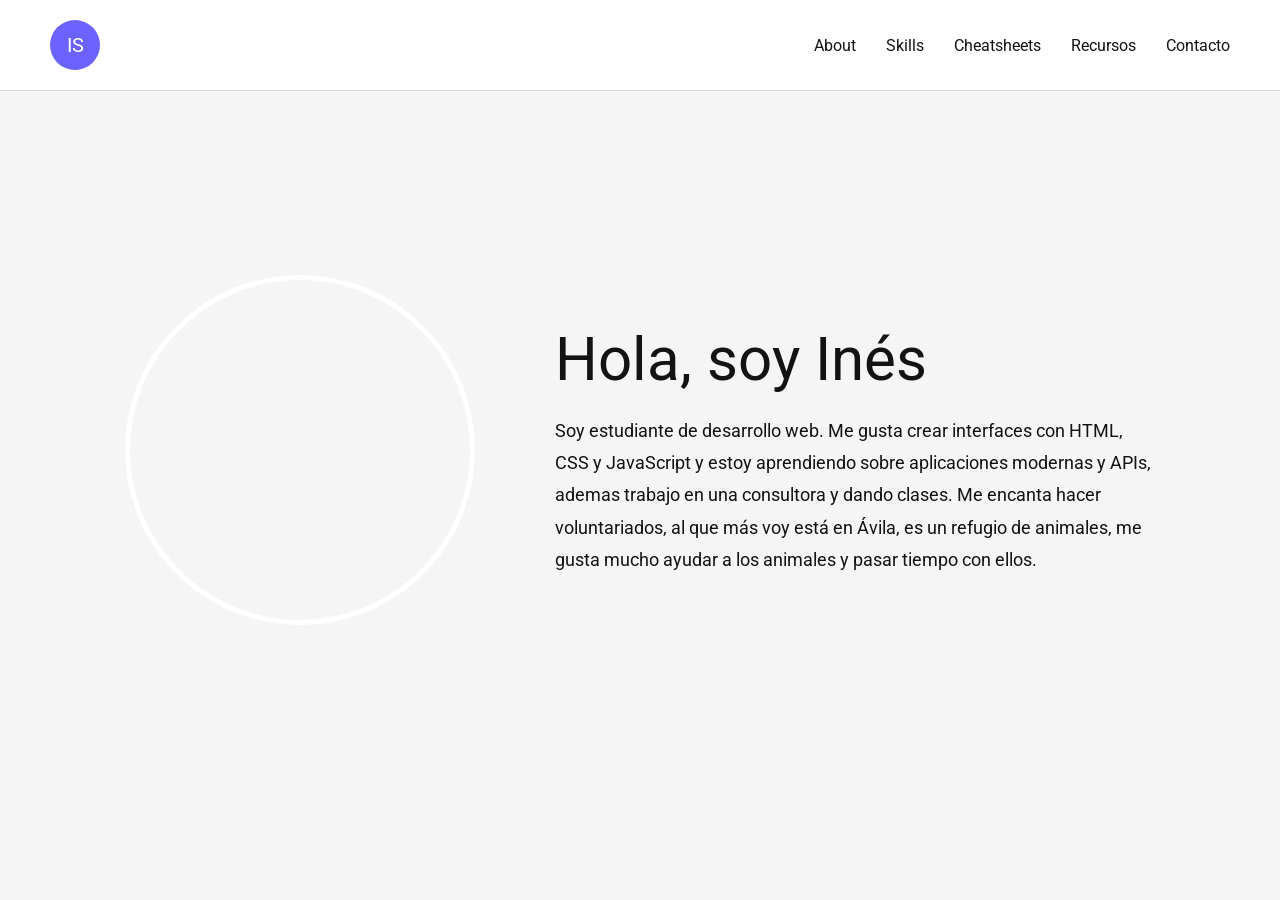
==== index.html @ 362b9dd6 "Inicio de proyecto Sprint 3" ====
<!DOCTYPE html>
<html lang="es">
<head>
  <meta charset="UTF-8">
  <title>Home Portfolio</title>
  <link rel="stylesheet" href="CSS/reset.css">
  <link rel="stylesheet" href="CSS/styles.css">
</head>

<body>
<header>
  <nav>
    <a href="index.html" class="logo">IS</a>

    <ul>
      <li><a href="#">About</a></li>
      <li><a href="#">Skills</a></li>
      <li><a href="#">Cheatsheets</a></li>
      <li><a href="#">Recursos</a></li>
      <li><a href="contacto.html">Contacto</a></li>
    </ul>
    <div class="hamburguesa">☰</div>
  </nav>
</header>

<main>

  <section class="cuerpo">
    <img src="https://res.cloudinary.com/demo/image/upload/sample.jpg" alt="Foto flor">

    <div>
      <h1>Hola, soy Inés</h1>
      <p>
        Soy estudiante de desarrollo web. Me gusta crear interfaces con HTML, CSS y JavaScript
        y estoy aprendiendo sobre aplicaciones modernas y APIs, ademas trabajo en una consultora y dando clases. Me encanta hacer voluntariados, al que más voy está en Ávila, es un refugio de animales, me gusta mucho ayudar a los animales y pasar tiempo con ellos.
      </p>
    </div>
  </section>

</main>

</body>
</html>
---- CSS/styles.css ----
@import url('https://fonts.googleapis.com/css2?family=Roboto:wght@300;400;500;700;900&display=swap');

:root{
    /*Pesos de fuente*/
    --peso-light: 300;
    --peso-normal: 400;
    --peso-medium: 500;
    --peso-bold: 700;
    --peso-black: 900;
    /*Colores*/
    --color-principal: #6c63ff;
    --color-secundario: #2d2d2d;
    --color-fondo: #f5f5f5;
    --color-texto: #131313;
    --color-hover: #8b84ff;
}

body{
    font-family: 'Roboto', sans-serif;
    background-color: var(--color-fondo);
    color: var(--color-texto);
}

header{
    position: fixed;
    top:0;
    width: 100%;
    background-color: white;
    border-bottom: 1px solid #ddd;
    padding: 20px 50px;
}

nav{
    display: flex;
    justify-content: space-between;
    align-items: center;
}

nav ul{
    display: flex;
    gap: 30px;
}

nav a{
    color: var(--color-texto);
    transition: 0.3s;
    font-weight: var(--medium);
    position:relative;
}

nav a:hover{
    color: var(--color-principal);
}

nav a::after{
    content: "";
    position: absolute;
    left: 0;
    bottom: -5px;
    width: 0%;
    height: 2px;
    background-color: var(--color-principal);
    transition: 0.3s;
}

nav a:hover::after{
    width: 100%;
}

.logo{
    width: 50px;
    height: 50px;
    border-radius: 50%;
    background-color: var(--color-principal);
    color: white;
    display: flex;
    justify-content: center;
    align-items: center;
    font-weight: var(--black);
    font-size: 20px;
}

/* CUERPO */

.cuerpo{
    min-height: 100vh;
    display: flex;
    justify-content: center;
    align-items: center;
    gap: 80px;
    padding: 120px 50px;
}

.cuerpo img{
    width: 350px;
    height: 350px;
    object-fit: cover;
    border-radius: 50%;
    border: 5px solid white;
}

.cuerpo div{
    max-width: 600px;
}

.cuerpo h1{
    font-size: 60px;
    margin-bottom: 20px;
    font-weight: var(--black);
}

.cuerpo p{
    line-height: 1.8;
    font-size: 18px;
    font-weight: var(--regular);
}

/* HAMBURGUESA */

.hamburguesa{
    display: none;
    font-size: 35px;
    cursor: pointer;
}

/*CONTACTO*/

/* CENTRAR FORMULARIO */
form{
    width: 100%;
    max-width: 500px;
    margin: 120px auto;
    padding: 40px;
    background-color: white;
    border-radius: 12px;
    box-shadow: 0 10px 30px rgba(0,0,0,0.1);
    display: flex;
    flex-direction: column;
    gap: 15px;
    margin-top: -10px;
}

/* LABELS */
label{
    font-weight: 500;
    margin-top: 10px;
}

/* INPUTS Y TEXTAREA */
input, textarea{
    padding: 12px;
    border: 1px solid #ddd;
    border-radius: 8px;
    font-size: 16px;
    transition: 0.3s;
}

/* EFECTO AL HACER CLICK */
input:focus,
textarea:focus{
    border-color: var(--color-principal);
    outline: none;
}

/* TEXTAREA */
textarea{
    min-height: 120px;
    resize: none;
}

/* BOTÓN */
button{
    padding: 12px;
    background-color: var(--color-principal);
    color: white;
    border: none;
    border-radius: 8px;
    font-weight: 600;
    cursor: pointer;
    transition: 0.3s;
}

/* HOVER BOTÓN */
button:hover{
    background-color: var(--color-hover);
}

/*CONTACTO*/

.contacto{
    padding: 120px 50px;
    text-align: center;
    text-decoration: underline rgb(175, 44, 223);
}

.parrafo{
    padding: 50px;
    text-align: center;
    margin-top: -150px;
    color: grey;
}

/* RESPONSIVE */

@media(max-width: 768px){

    nav ul{
        display: none;
    }

    .hamburguesa{
        display: block;
    }

    .cuerpo{
        flex-direction: column;
        text-align: center;
    }

    .cuerpo h1{
        font-size: 40px;
    }

    .cuerpo img{
        width: 250px;
        height: 250px;
    }
}
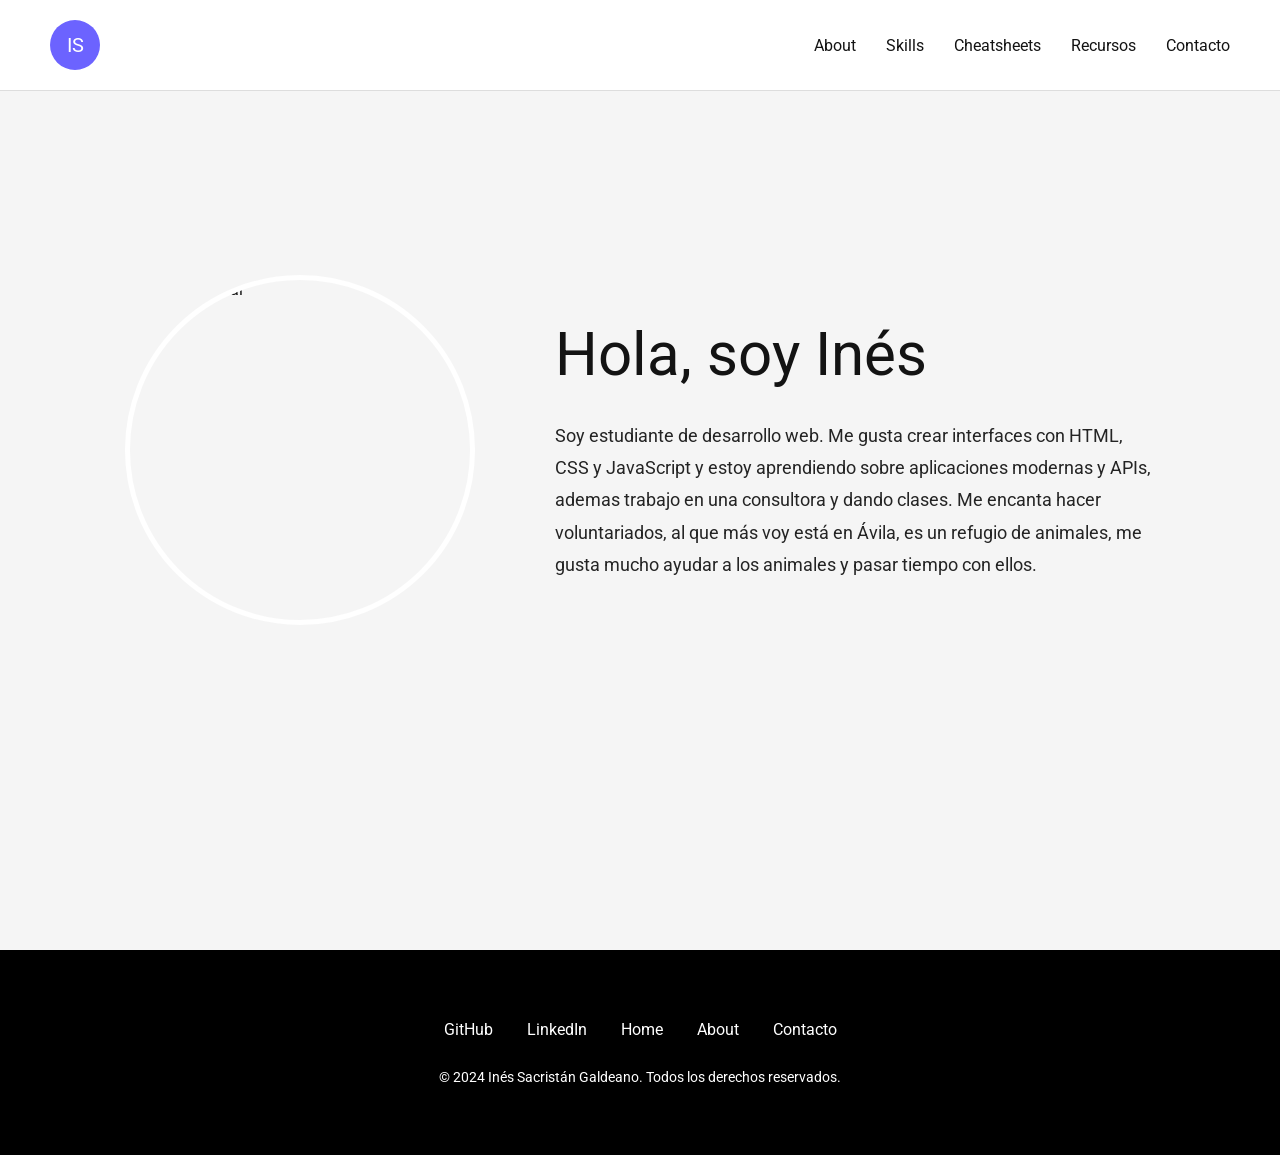
==== commit 1d40e185: "Sprint 3: Finalización About Me" ====
--- a/index.html
+++ b/index.html
@@ -13,7 +13,7 @@
     <a href="index.html" class="logo">IS</a>
 
     <ul>
-      <li><a href="#">About</a></li>
+      <li><a href="about.html">About</a></li>
       <li><a href="#">Skills</a></li>
       <li><a href="#">Cheatsheets</a></li>
       <li><a href="#">Recursos</a></li>
@@ -26,7 +26,7 @@
 <main>
 
   <section class="cuerpo">
-    <img src="https://res.cloudinary.com/demo/image/upload/sample.jpg" alt="Foto flor">
+    <img src="https://res.cloudinary.com/dtuc8tmpu/image/upload/v1778612848/IMG_8629_sxtk6o.jpg" alt="Foto personal">
 
     <div>
       <h1>Hola, soy Inés</h1>
@@ -36,6 +36,14 @@
       </p>
     </div>
   </section>
+  <footer>
+      <a href="https://github.com/13082002-eng" target="_blank">GitHub</a>
+       <a href="https://www.linkedin.com/feed/" target="_blank">LinkedIn</a>
+       <a href="index.html">Home</a>
+        <a href="about.html" target="_blank">About</a>
+       <a href="contacto.html" target="_blank">Contacto</a>
+        <p>© 2024 Inés Sacristán Galdeano. Todos los derechos reservados.</p>
+    </footer>
 
 </main>
 
--- a/CSS/styles.css
+++ b/CSS/styles.css
@@ -9,7 +9,9 @@
     --peso-black: 900;
     /*Colores*/
     --color-principal: #6c63ff;
-    --color-secundario: #2d2d2d;
+
+
+    --color-secundario: #aca4a4;
     --color-fondo: #f5f5f5;
     --color-texto: #131313;
     --color-hover: #8b84ff;
@@ -200,6 +202,37 @@
     color: grey;
 }
 
+/* FOOTER */
+
+footer{
+    background-color: black;
+    text-align: center;
+    padding: 70px 0;
+    margin-top: 50px;
+}
+
+footer p{
+    color: white;
+    font-size: 14px;
+}
+
+footer a{
+    color: white;
+    margin: 0 15px;
+    transition: 0.3s;
+}
+
+footer a:hover{
+    color: var(--color-principal);
+}
+
+p{
+    margin-top: 30px;
+    font-size: 14px;
+    color: #000000da;
+}
+
+
 /* RESPONSIVE */
 
 @media(max-width: 768px){
@@ -225,4 +258,207 @@
         width: 250px;
         height: 250px;
     }
+}
+
+/* ABOUT */
+
+.about .logo{
+    color:white;
+    background-color: #3498db;
+}
+
+/* FOTO POLAROID + CONTENIDO */
+
+.titulo{
+    text-align: center;
+    margin-top: 150px;
+    margin-bottom: 70px;
+}
+
+.titulo h1{
+    font-size: 45px;
+    text-decoration: underline #3498db;
+    text-underline-offset: 12px;
+}
+
+.titulo p{
+    margin-top: 25px;
+    color: gray;
+}
+
+/* SECCION SOBRE MI */
+
+.Sobremi{
+    display: flex;
+    margin-top: -50px;
+    justify-content: center;
+    align-items: center;
+    gap: 70px;
+    padding: 50px;
+    flex-wrap: wrap;
+}
+
+/* FOTO POLAROID */
+
+.foto-polaroid{
+    width: 270px;
+    background-color: white;
+    padding: 20px 20px 60px 20px;
+    text-align: center;
+}
+
+.foto-polaroid img{
+    width: 100%;
+    display: block;
+}
+
+.foto-polaroid h1{
+    margin-top: 25px;
+    letter-spacing: 10px;
+    font-size: 50px;
+    color: #244766;
+}
+
+/* CONTENIDO */
+
+.contenido{
+    max-width: 650px;
+}
+
+.contenido h2{
+    font-size: 45px;
+
+    margin-bottom: 20px;
+
+    color: #1d3557;
+}
+
+.contenido h3{
+    color: #3498db;
+
+    margin-bottom: 30px;
+
+    font-size: 25px;
+}
+
+.contenido p{
+    line-height: 1.8;
+
+    color: #333;
+
+    margin-bottom: 35px;
+}
+
+/* BOTONES */
+
+.botones{
+    display: flex;
+
+    gap: 20px;
+}
+
+.boton{
+    text-decoration: none;
+
+    background-color: #3498db;
+
+    color: white;
+
+    padding: 14px 24px;
+
+    border-radius: 8px;
+
+    transition: 0.3s;
+}
+
+.boton:hover{
+    background-color: #217dbb;
+}
+
+/*EXPERIENCIA y EDUCACIÓN*/
+
+.experiencia, .educacion{
+    display: flex;
+    flex-direction: column;
+    gap: 40px;
+}
+
+.experiencia h1, .educacion h1{
+    margin-left: 330px;
+}
+
+.experiencia h1, .educacion h1, .valores h1{
+    font-size: 40px;
+    color: #1d3557;
+    margin-top: 50px;
+    text-decoration: underline rgb(236, 128, 146);
+    text-underline-offset: 12px;
+}
+
+
+.CGI, .tiendas, .McDonald, .equitacion, .monitora, .TheBridge, .MEDAC, .PadrePiquer{
+    background-color: rgb(252, 246, 246);
+    padding: 40px;
+    border-radius: 12px;
+    border-left: #3498db 5px solid;
+    margin-left: 330px;
+}
+
+.fecha{
+    color: #3498db;
+    font-weight: 500;
+    margin-top: 10px;
+}
+
+/* VALORES */
+
+.valores {
+    max-width: 1200px;
+    margin: 80px auto;
+}
+
+/* GRID */
+.valores {
+    display: grid;
+    grid-template-columns: repeat(2, 1fr);
+    gap: 30px;
+    padding: 0 40px;
+}
+
+/* El título ocupa toda la fila */
+.valores > h1 {
+    grid-column: 1 / -1;
+}
+
+/* TARJETAS */
+.valores div {
+    background-color: white;
+    border: 1px solid #e5e5e5;
+    border-radius: 12px;
+    padding: 35px;
+    box-shadow: 0 2px 5px rgba(0,0,0,0.03);
+}
+
+/* TITULOS */
+.valores h2 {
+    color: #2f80ed;
+    margin-bottom: 20px;
+    font-size: 26px;
+}
+
+/* TEXTO */
+.valores p {
+    line-height: 1.7;
+    font-size: 18px;
+}
+
+body.about {
+    background-color: #f5f5f5;
+}
+
+/* RESPONSIVE */
+@media (max-width: 768px) {
+    .valores {
+        grid-template-columns: 1fr;
+    }
 }
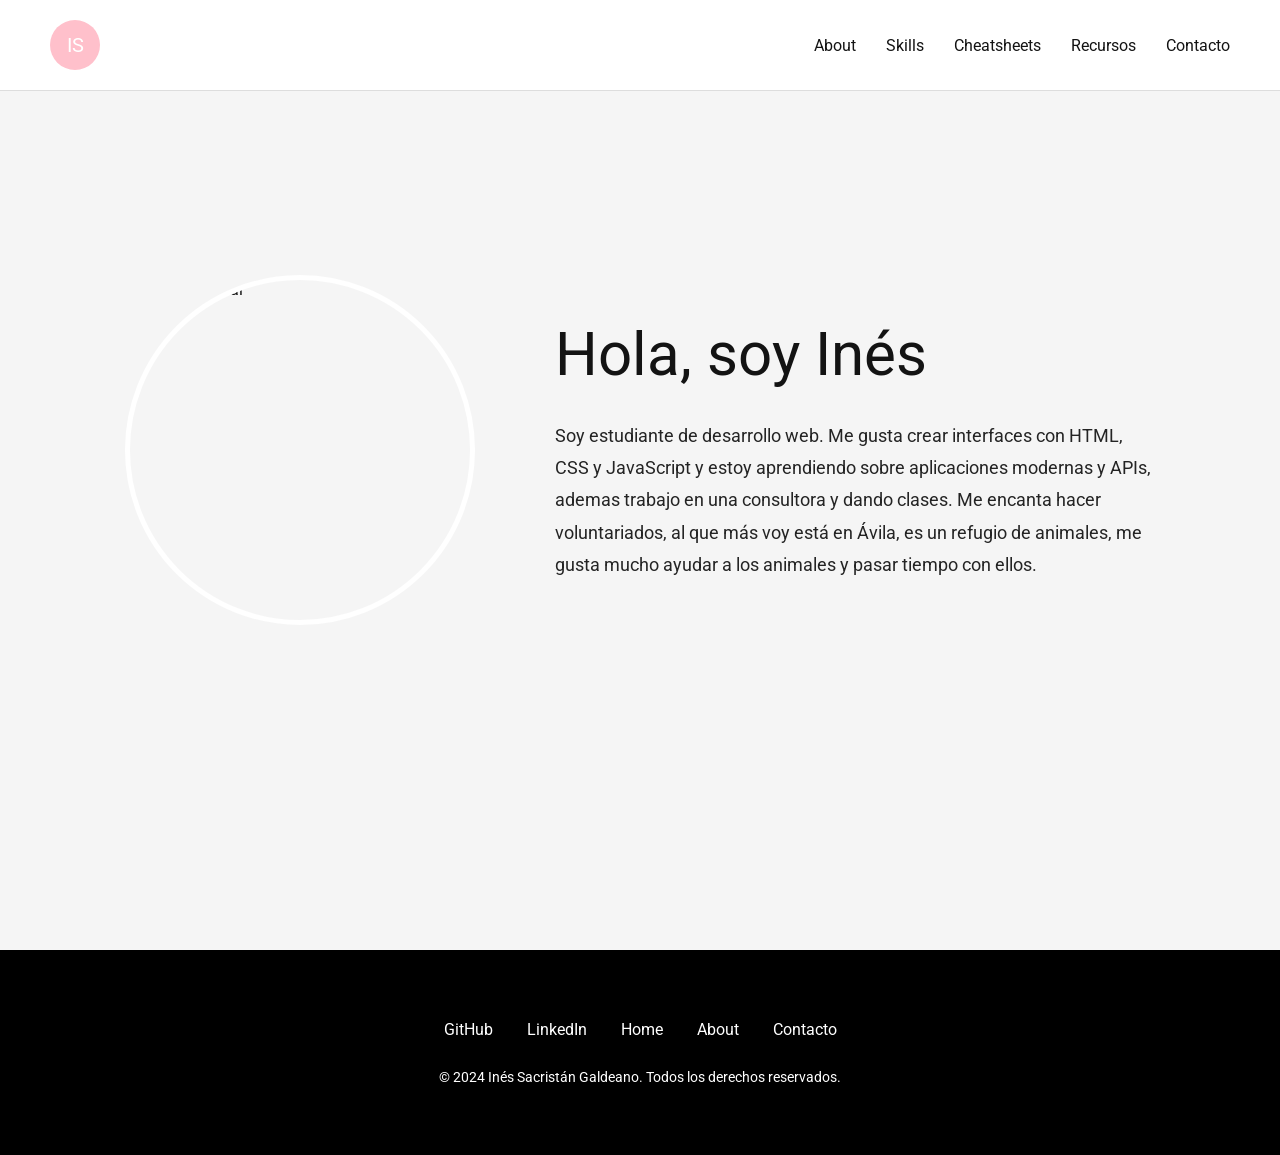
==== commit 6326d099: "Sprint 3: Finalización About Me" ====
--- a/index.html
+++ b/index.html
@@ -36,13 +36,13 @@
       </p>
     </div>
   </section>
-  <footer>
+  <footer class="footerIndex">
       <a href="https://github.com/13082002-eng" target="_blank">GitHub</a>
-       <a href="https://www.linkedin.com/feed/" target="_blank">LinkedIn</a>
-       <a href="index.html">Home</a>
-        <a href="about.html" target="_blank">About</a>
-       <a href="contacto.html" target="_blank">Contacto</a>
-        <p>© 2024 Inés Sacristán Galdeano. Todos los derechos reservados.</p>
+      <a href="https://www.linkedin.com/feed/" target="_blank">LinkedIn</a>
+      <a href="index.html">Home</a>
+      <a href="about.html" target="_blank">About</a>
+      <a href="contacto.html" target="_blank">Contacto</a>
+      <p>© 2024 Inés Sacristán Galdeano. Todos los derechos reservados.</p>
     </footer>
 
 </main>
--- a/CSS/styles.css
+++ b/CSS/styles.css
@@ -9,12 +9,11 @@
     --peso-black: 900;
     /*Colores*/
     --color-principal: #6c63ff;
-
-
     --color-secundario: #aca4a4;
     --color-fondo: #f5f5f5;
     --color-texto: #131313;
-    --color-hover: #8b84ff;
+    --color-hoverabout: #8b84ff;
+    --color-indexbotones: rgb(214, 95, 167);
 }
 
 body{
@@ -51,7 +50,7 @@
 }
 
 nav a:hover{
-    color: var(--color-principal);
+    color: var(--color-indexbotones);
 }
 
 nav a::after{
@@ -61,7 +60,7 @@
     bottom: -5px;
     width: 0%;
     height: 2px;
-    background-color: var(--color-principal);
+    background-color: var(--color-indexbotones);
     transition: 0.3s;
 }
 
@@ -73,7 +72,7 @@
     width: 50px;
     height: 50px;
     border-radius: 50%;
-    background-color: var(--color-principal);
+    background-color: pink;
     color: white;
     display: flex;
     justify-content: center;
@@ -81,6 +80,7 @@
     font-weight: var(--black);
     font-size: 20px;
 }
+
 
 /* CUERPO */
 
@@ -184,7 +184,7 @@
 
 /* HOVER BOTÓN */
 button:hover{
-    background-color: var(--color-hover);
+    background-color: purple;
 }
 
 /*CONTACTO*/
@@ -222,8 +222,8 @@
     transition: 0.3s;
 }
 
-footer a:hover{
-    color: var(--color-principal);
+.footerIndex a:hover{
+    color: var(--color-indexbotones);
 }
 
 p{
@@ -461,4 +461,47 @@
     .valores {
         grid-template-columns: 1fr;
     }
-}+}
+
+/*HOVER FOOTER ABOUT*/
+
+.footerabout a:hover{
+    color: #2f80ed;
+}
+
+.navAbout a:hover{
+    color: #2f80ed;
+}
+
+.navAbout a::after{
+    background-color: #2f80ed;
+}
+
+
+/*HOVER CONTACTO*/
+
+.footerContacto a:hover{
+    color: var(--color-principal);;
+}
+
+.NavContacto a:hover{
+    color:var(--color-principal);;
+}
+
+.NavContacto a::after{
+    background-color: var(--color-principal);;
+}
+
+.logoContacto{
+        width: 50px;
+    height: 50px;
+    border-radius: 50%;
+    background-color:rgb(175, 44, 223);
+    color: white;
+    display: flex;
+    justify-content: center;
+    align-items: center;
+    font-weight: var(--black);
+    font-size: 20px;
+}
+
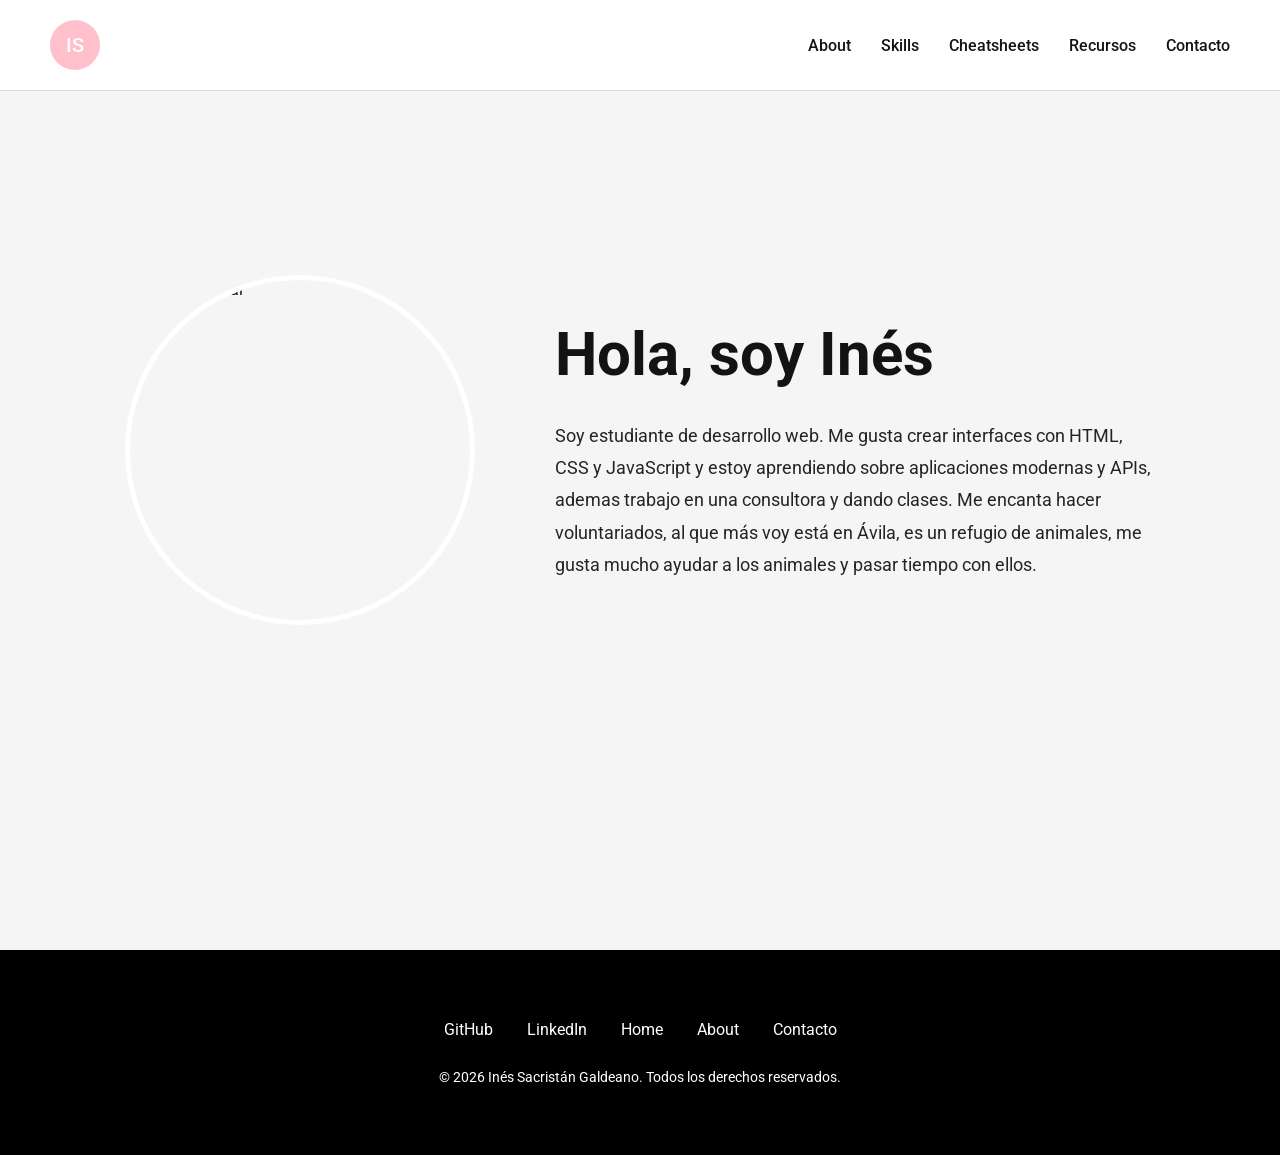
==== commit 59c16ca6: "Sprint 3: Finalización About Me" ====
--- a/index.html
+++ b/index.html
@@ -2,7 +2,8 @@
 <html lang="es">
 <head>
   <meta charset="UTF-8">
-  <title>Home Portfolio</title>
+  <meta name="viewport" content="width=device-width, initial-scale=1.0">
+  <title>Inés Sacristán | Portfolio Web HOME</title>
   <link rel="stylesheet" href="CSS/reset.css">
   <link rel="stylesheet" href="CSS/styles.css">
 </head>
@@ -36,16 +37,17 @@
       </p>
     </div>
   </section>
-  <footer class="footerIndex">
-      <a href="https://github.com/13082002-eng" target="_blank">GitHub</a>
-      <a href="https://www.linkedin.com/feed/" target="_blank">LinkedIn</a>
-      <a href="index.html">Home</a>
-      <a href="about.html" target="_blank">About</a>
-      <a href="contacto.html" target="_blank">Contacto</a>
-      <p>© 2024 Inés Sacristán Galdeano. Todos los derechos reservados.</p>
-    </footer>
 
 </main>
 
+  <footer class="footerIndex">
+      <a href="https://github.com/13082002-eng" target="_blank" rel="noopener noreferrer">GitHub</a>
+      <a href="https://www.linkedin.com/feed/" target="_blank" rel="noopener noreferrer">LinkedIn</a>
+      <a href="index.html">Home</a>
+      <a href="about.html" target="_blank" rel="noopener noreferrer">About</a>
+      <a href="contacto.html" target="_blank" rel="noopener noreferrer">Contacto</a>
+      <p>© 2026 Inés Sacristán Galdeano. Todos los derechos reservados.</p>
+    </footer>
+
 </body>
 </html>
--- a/CSS/styles.css
+++ b/CSS/styles.css
@@ -29,6 +29,7 @@
     background-color: white;
     border-bottom: 1px solid #ddd;
     padding: 20px 50px;
+    z-index: 1000;
 }
 
 nav{
@@ -45,7 +46,7 @@
 nav a{
     color: var(--color-texto);
     transition: 0.3s;
-    font-weight: var(--medium);
+    font-weight: var(--peso-medium);
     position:relative;
 }
 
@@ -77,7 +78,6 @@
     display: flex;
     justify-content: center;
     align-items: center;
-    font-weight: var(--black);
     font-size: 20px;
 }
 
@@ -108,13 +108,12 @@
 .cuerpo h1{
     font-size: 60px;
     margin-bottom: 20px;
-    font-weight: var(--black);
 }
 
 .cuerpo p{
     line-height: 1.8;
     font-size: 18px;
-    font-weight: var(--regular);
+    font-weight: var(--peso-normal);
 }
 
 /* HAMBURGUESA */
@@ -131,7 +130,7 @@
 form{
     width: 100%;
     max-width: 500px;
-    margin: 120px auto;
+    margin: 40px auto 0;
     padding: 40px;
     background-color: white;
     border-radius: 12px;
@@ -139,7 +138,6 @@
     display: flex;
     flex-direction: column;
     gap: 15px;
-    margin-top: -10px;
 }
 
 /* LABELS */
@@ -384,7 +382,10 @@
 }
 
 .experiencia h1, .educacion h1{
-    margin-left: 330px;
+    max-width: 900px;
+    margin: 0 auto;
+    padding: 0 20px;
+    margin-left: 350px;
 }
 
 .experiencia h1, .educacion h1, .valores h1{
@@ -493,7 +494,7 @@
 }
 
 .logoContacto{
-        width: 50px;
+    width: 50px;
     height: 50px;
     border-radius: 50%;
     background-color:rgb(175, 44, 223);
@@ -501,7 +502,35 @@
     display: flex;
     justify-content: center;
     align-items: center;
-    font-weight: var(--black);
     font-size: 20px;
 }
 
+@media(max-width:768px){
+
+    .Sobremi{
+        flex-direction: column;
+        text-align:center;
+    }
+
+    .botones{
+        flex-direction: column;
+    }
+
+    .experiencia h1,
+    .educacion h1{
+        margin-left:0;
+        text-align:center;
+    }
+
+    .CGI,
+    .tiendas,
+    .McDonald,
+    .equitacion,
+    .monitora,
+    .TheBridge,
+    .MEDAC,
+    .PadrePiquer{
+        margin-left:0;
+    }
+}
+
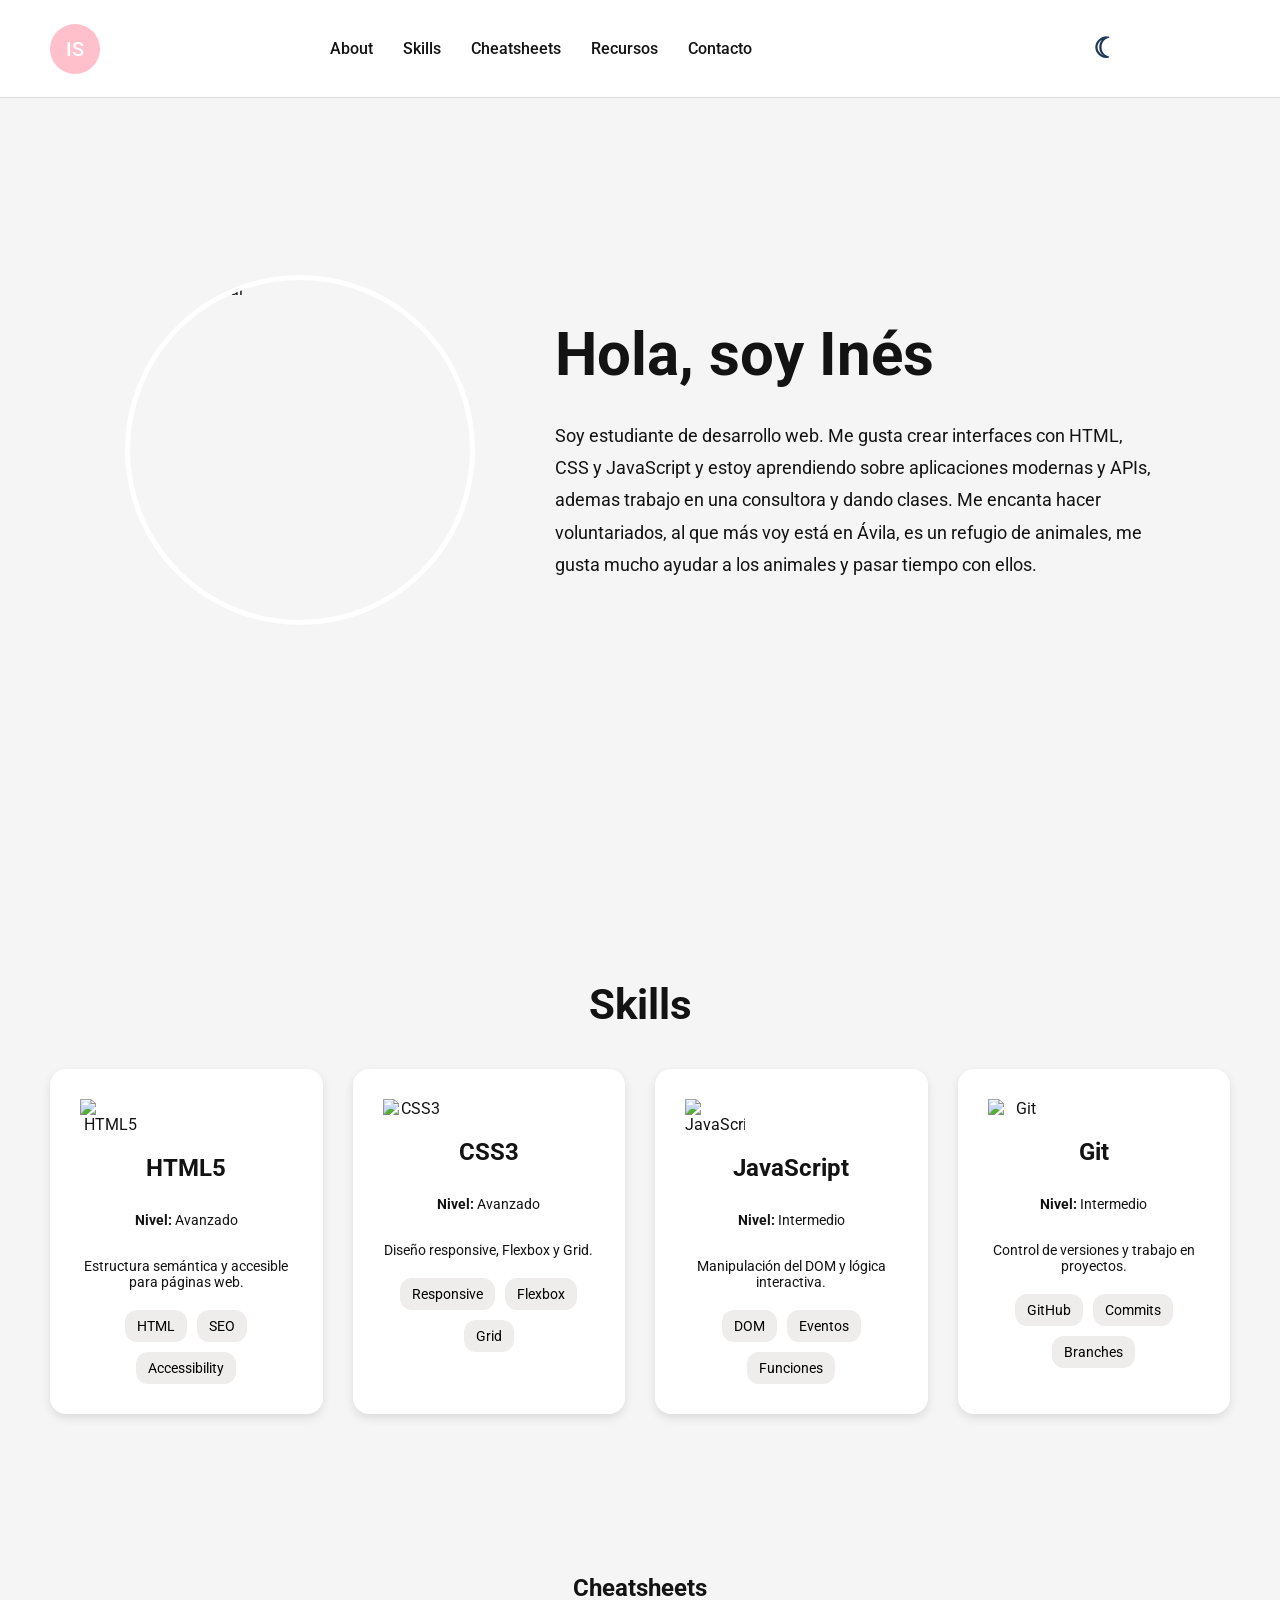
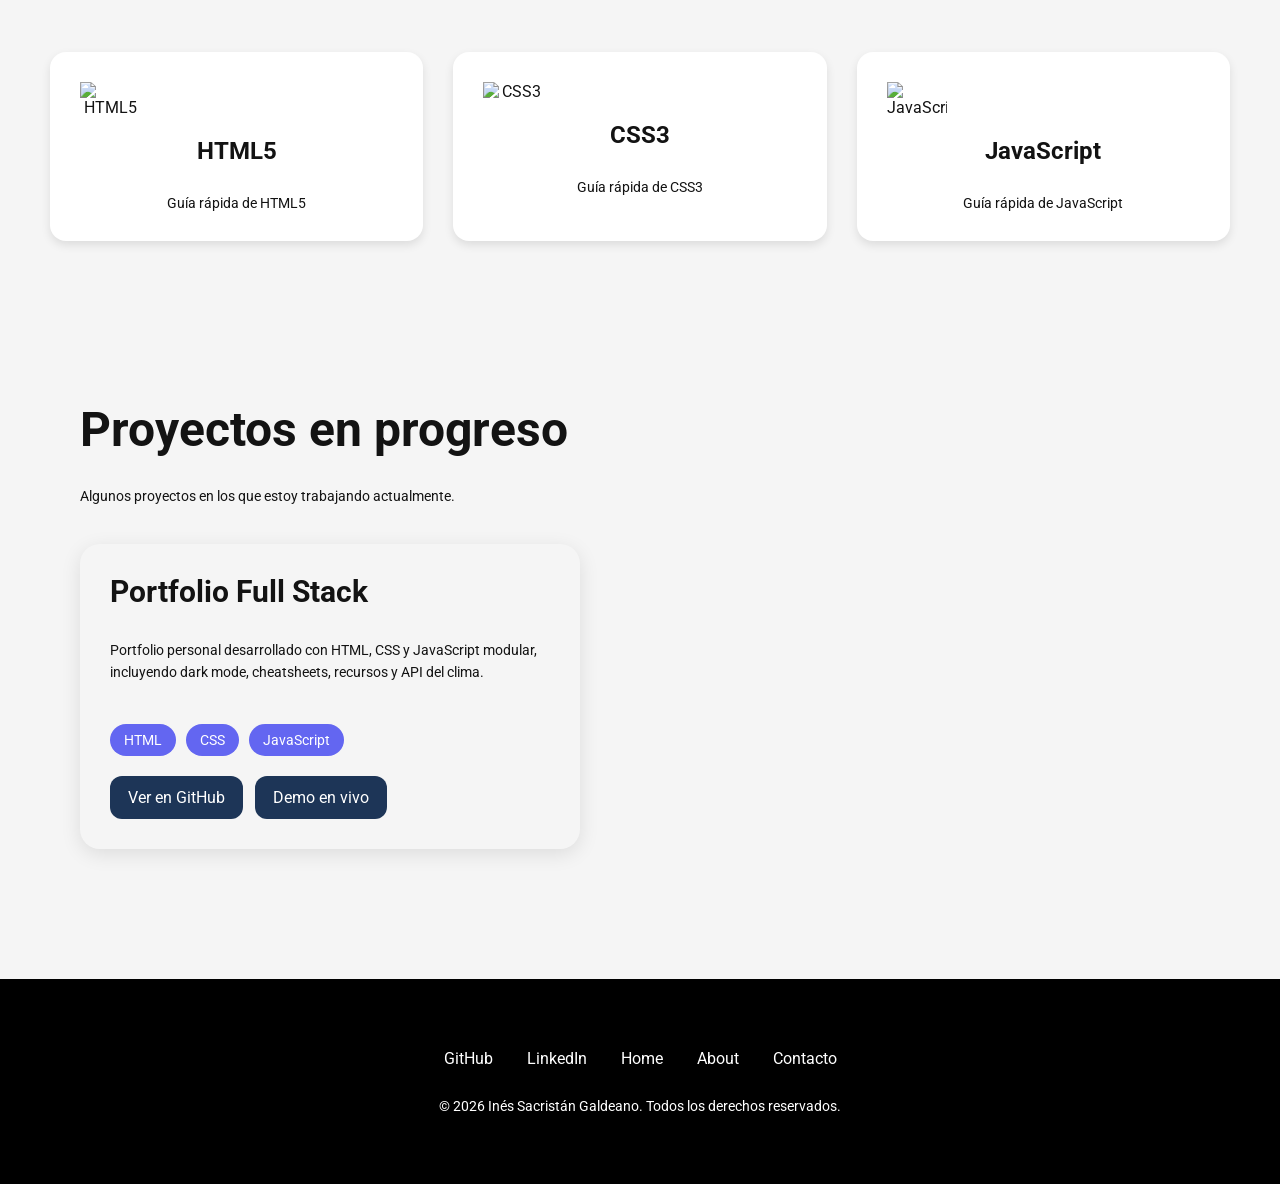
==== commit 8c39db0e: "Sprint 3: Finalización About Me" ====
--- a/index.html
+++ b/index.html
@@ -9,21 +9,7 @@
 </head>
 
 <body>
-<header>
-  <nav>
-    <a href="index.html" class="logo">IS</a>
-
-    <ul>
-      <li><a href="about.html">About</a></li>
-      <li><a href="#">Skills</a></li>
-      <li><a href="#">Cheatsheets</a></li>
-      <li><a href="#">Recursos</a></li>
-      <li><a href="contacto.html">Contacto</a></li>
-    </ul>
-    <div class="hamburguesa">☰</div>
-  </nav>
-</header>
-
+<div id="header"></div>
 <main>
 
   <section class="cuerpo">
@@ -36,18 +22,70 @@
         y estoy aprendiendo sobre aplicaciones modernas y APIs, ademas trabajo en una consultora y dando clases. Me encanta hacer voluntariados, al que más voy está en Ávila, es un refugio de animales, me gusta mucho ayudar a los animales y pasar tiempo con ellos.
       </p>
     </div>
+    
   </section>
 
+  
+
+  <section id="skills" class="skills-section">
+
+    <h1>Skills</h1>
+
+    <div id="skills-container"></div>
+
+</section>
+
+<section id="cheatsheets" class="cheatsheets-section">
+
+    <h1>Cheatsheets</h1>
+
+    <div id="cheatsheets-container"></div>
+
+</section>
+
+<section class="projects-section">
+
+    <h1>Proyectos en progreso</h1>
+    <p>Algunos proyectos en los que estoy trabajando actualmente.</p>
+
+    <div class="projects-container">
+
+        <article class="project-card">
+
+            <h3>Portfolio Full Stack</h3>
+
+            <p>
+                Portfolio personal desarrollado con HTML, CSS y JavaScript modular,
+                incluyendo dark mode, cheatsheets, recursos y API del clima.
+            </p>
+
+            <div class="project-tags">
+                <span>HTML</span>
+                <span>CSS</span>
+                <span>JavaScript</span>
+            </div>
+
+            <div class="project-buttons">
+                <a href="https://github.com/13082002-eng/proyecto1" target="_blank">
+                    Ver en GitHub
+                </a>
+
+                <a href="./demo.html" target="_blank">
+                    Demo en vivo
+                </a>
+            </div>
+
+        </article>
+
+    </div>
+
+</section>
+
 </main>
+<div id="footer"></div>
 
-  <footer class="footerIndex">
-      <a href="https://github.com/13082002-eng" target="_blank" rel="noopener noreferrer">GitHub</a>
-      <a href="https://www.linkedin.com/feed/" target="_blank" rel="noopener noreferrer">LinkedIn</a>
-      <a href="index.html">Home</a>
-      <a href="about.html" target="_blank" rel="noopener noreferrer">About</a>
-      <a href="contacto.html" target="_blank" rel="noopener noreferrer">Contacto</a>
-      <p>© 2026 Inés Sacristán Galdeano. Todos los derechos reservados.</p>
-    </footer>
+
+<script type="module" src="./JAVASCRIPT/main.js"></script>
 
 </body>
 </html>
--- a/CSS/styles.css
+++ b/CSS/styles.css
@@ -1,4 +1,8 @@
 @import url('https://fonts.googleapis.com/css2?family=Roboto:wght@300;400;500;700;900&display=swap');
+
+html{
+    scroll-behavior: smooth;
+}
 
 :root{
     /*Pesos de fuente*/
@@ -25,6 +29,7 @@
 header{
     position: fixed;
     top:0;
+    left: 0;
     width: 100%;
     background-color: white;
     border-bottom: 1px solid #ddd;
@@ -34,13 +39,13 @@
 
 nav{
     display: flex;
-    justify-content: space-between;
     align-items: center;
 }
 
 nav ul{
     display: flex;
     gap: 30px;
+    margin: 0 auto;
 }
 
 nav a{
@@ -134,7 +139,6 @@
     padding: 40px;
     background-color: white;
     border-radius: 12px;
-    box-shadow: 0 10px 30px rgba(0,0,0,0.1);
     display: flex;
     flex-direction: column;
     gap: 15px;
@@ -190,7 +194,10 @@
 .contacto{
     padding: 120px 50px;
     text-align: center;
-    text-decoration: underline rgb(175, 44, 223);
+}
+
+.contacto h1{
+    text-decoration: underline solid rgb(175, 44, 223);
 }
 
 .parrafo{
@@ -227,7 +234,6 @@
 p{
     margin-top: 30px;
     font-size: 14px;
-    color: #000000da;
 }
 
 
@@ -385,14 +391,14 @@
     max-width: 900px;
     margin: 0 auto;
     padding: 0 20px;
-    margin-left: 350px;
+    margin-left: 500px;
 }
 
 .experiencia h1, .educacion h1, .valores h1{
     font-size: 40px;
     color: #1d3557;
     margin-top: 50px;
-    text-decoration: underline rgb(236, 128, 146);
+    text-decoration: underline #217dbb;
     text-underline-offset: 12px;
 }
 
@@ -402,7 +408,8 @@
     padding: 40px;
     border-radius: 12px;
     border-left: #3498db 5px solid;
-    margin-left: 330px;
+    margin-left: 500px;
+    max-width: 900px;
 }
 
 .fecha{
@@ -457,6 +464,11 @@
     background-color: #f5f5f5;
 }
 
+body.about.dark-mode{
+    background-color: #121212;
+}
+
+
 /* RESPONSIVE */
 @media (max-width: 768px) {
     .valores {
@@ -464,34 +476,6 @@
     }
 }
 
-/*HOVER FOOTER ABOUT*/
-
-.footerabout a:hover{
-    color: #2f80ed;
-}
-
-.navAbout a:hover{
-    color: #2f80ed;
-}
-
-.navAbout a::after{
-    background-color: #2f80ed;
-}
-
-
-/*HOVER CONTACTO*/
-
-.footerContacto a:hover{
-    color: var(--color-principal);;
-}
-
-.NavContacto a:hover{
-    color:var(--color-principal);;
-}
-
-.NavContacto a::after{
-    background-color: var(--color-principal);;
-}
 
 .logoContacto{
     width: 50px;
@@ -534,3 +518,779 @@
     }
 }
 
+
+
+/*SRPINT 4*/
+
+@media(max-width:768px){
+
+    .nav-links{
+        display: none;
+        flex-direction: column;
+        position: absolute;
+        top: 90px;
+        right: 0;
+        background: white;
+        width: 100%;
+        text-align: center;
+        padding: 20px 0;
+    }
+
+    .nav-links.active{
+        display: flex;
+    }
+}
+
+/*MODO DARK*/
+
+.dark-mode-btn{
+    background: none;
+    border: none;
+    font-size: 28px;
+    cursor: pointer;
+    transition: 0.3s ease;
+    color: #1d3557; /* oscuro para modo claro */
+    margin-right: 100px;
+}
+
+.dark-mode-btn:hover{
+    transform: scale(1.1);
+    opacity: 0.8;
+    background: none;
+}
+
+.dark-mode .dark-mode-btn{
+    color: white;
+}
+
+.dark-mode{
+    background-color: #121212;
+    color: white;
+}
+
+.dark-mode header{
+    background-color: #1f1f1f;
+    border-bottom: 1px solid #333;
+}
+
+.dark-mode nav a{
+    color: white;
+}
+
+.dark-mode footer{
+    background-color: #1a1a1a;
+}
+
+.dark-mode .boton{
+    background-color: #444;
+}
+
+
+.dark-mode{
+    background-color: #121212;
+    color: white;
+}
+
+/* HEADER */
+.dark-mode header{
+    background-color: #1f1f1f;
+    border-bottom: 1px solid #333;
+}
+
+/* LINKS NAV */
+.dark-mode nav a{
+    color: white;
+}
+
+/* TITULOS */
+.dark-mode .contenido h2,
+.dark-mode .experiencia h1,
+.dark-mode .educacion h1,
+.dark-mode .valores h1,
+.dark-mode .titulo h1{
+    color: white;
+}
+
+/* SUBTITULOS */
+.dark-mode .contenido h3,
+.dark-mode .fecha,
+.dark-mode .valores h2{
+    color: #64b5ff;
+}
+
+/* PÁRRAFOS */
+.dark-mode p{
+    color: #d1d1d1;
+}
+
+/* TARJETAS */
+.dark-mode .CGI,
+.dark-mode .tiendas,
+.dark-mode .McDonald,
+.dark-mode .equitacion,
+.dark-mode .monitora,
+.dark-mode .TheBridge,
+.dark-mode .MEDAC,
+.dark-mode .PadrePiquer,
+.dark-mode .valores div,
+.dark-mode .foto-polaroid{
+    background-color: #1f1f1f;
+    border-color: #444;
+}
+
+/* BOTONES */
+.dark-mode .boton{
+    background-color: #2f80ed;
+}
+
+.dark-mode .boton:hover{
+    background-color: #1f5fbf;
+}
+
+/* FOOTER */
+.dark-mode footer{
+    background-color: #0d0d0d;
+}
+
+/*NAV Y FOOTER*/
+
+.home .logo{
+    background-color: pink;
+}
+
+.about .logo{
+    background-color: #3498db;
+}
+
+.contacto .logo{
+    background-color: rgb(175, 44, 223);
+}
+
+/* HOME */
+
+.home nav a:hover,
+.home footer a:hover{
+    color: var(--color-indexbotones);
+}
+
+.home nav a::after{
+    background-color: var(--color-indexbotones);
+}
+
+
+/* ABOUT */
+
+.about nav a:hover,
+.about footer a:hover{
+    color: #2f80ed;
+}
+
+.about nav a::after{
+    background-color: #2f80ed;
+}
+
+
+/* CONTACTO */
+
+.contacto nav a:hover,
+.contacto footer a:hover{
+    color: var(--color-principal);
+}
+
+.contacto nav a::after{
+    background-color: var(--color-principal);
+}
+
+
+/*SKILLS*/
+
+.skills-section{
+    padding: 80px 50px;
+    text-align: center;
+}
+
+.skills-section h1{
+    font-size: 42px;
+    margin-bottom: 40px;
+}
+
+#skills-container{
+    display: grid;
+    grid-template-columns: repeat(auto-fit, minmax(260px, 1fr));
+    gap: 30px;
+}
+
+.skill-card{
+    background-color: white;
+    padding: 30px;
+    border-radius: 16px;
+    box-shadow: 0 4px 10px rgba(0,0,0,0.1);
+}
+
+
+.skill-card img{
+    width: 60px;
+    margin-bottom: 20px;
+}
+
+.skill-card h2{
+    margin-bottom: 15px;
+}
+
+.tags{
+    display: flex;
+    flex-wrap: wrap;
+    gap: 10px;
+    justify-content: center;
+    margin-top: 20px;
+}
+
+.tags span{
+    background-color: rgb(239, 236, 236);
+    color: black;
+    padding: 8px 12px;
+    border-radius: 12px;
+    font-size: 14px;
+}
+
+/*SPRINT 5*/
+
+/*CHEATSHEETS*/
+.cheatsheets-section{
+    padding: 80px 50px;
+    text-align: center;
+}
+
+#cheatsheets-container{
+    display: grid;
+    grid-template-columns: repeat(auto-fit, minmax(260px, 1fr));
+    gap: 30px;
+    margin-top: 50px;
+}
+
+.cheatsheet-card{
+    background: white;
+    padding: 30px;
+    border-radius: 16px;
+    text-decoration: none;
+    color: inherit;
+    box-shadow: 0 4px 10px rgba(0,0,0,0.1);
+    transition: 0.3s ease;
+}
+
+.cheatsheet-card:hover{
+    transform: translateY(-8px);
+}
+
+.cheatsheet-card img{
+    width: 60px;
+    margin-bottom: 20px;
+}
+
+/*HTML*/
+
+.cheatsheet-layout{
+    display: flex;
+    gap: 40px;
+    max-width: 1400px;
+    margin: 150px auto;
+    padding: 0 40px;
+}
+
+.cheatsheet-content article{
+    scroll-margin-top: 140px;
+}
+
+/* MENU IZQUIERDA */
+
+.sticky-nav{
+    position: sticky;
+    top: 120px;
+
+    display: flex;
+    flex-direction: column;
+    gap: 15px;
+
+    min-width: 220px;
+    height: fit-content;
+
+    transition: all 0.3s ease;
+}
+
+.sticky-nav a{
+    text-decoration: none;
+    color: #5533b3;
+    font-weight: 500;
+    transition: 0.3s;
+}
+
+.sticky-nav a:hover{
+    color: var(--color-indexbotones);
+}
+
+/* CONTENIDO */
+
+.cheatsheet-content{
+    flex: 1;
+}
+
+.cheatsheet-content h1{
+    font-size: 50px;
+    margin-bottom: 20px;
+    text-decoration: underline solid rgb(214, 95, 167);
+    text-underline-offset: 9px;
+}
+
+.cheatsheet-content article{
+    background: #f5f5f5;
+    border-radius: 16px;
+    padding: 40px;
+    margin-bottom: 40px;
+    width: 990px;
+    margin-top: 40px;
+    border-left: 5px solid rgb(223, 72, 163);
+}
+
+.cheatsheet-content h2{
+    margin-bottom: 20px;
+}
+
+.cheatsheet-content pre{
+    color: rgb(95, 95, 242);
+    padding-left: 20px;
+    border-left: 3px solid rgba(255, 0, 153, 0.099);
+    margin-top: 20px;
+    width: fit-content;
+}
+
+.cheatsheet-content p{
+    margin-top: 20px;
+    margin: 8px 0;
+    line-height: 1.5;
+}
+
+/* RESPONSIVE */
+
+@media(max-width:768px){
+
+    .sticky-nav{
+        display: none;
+    }
+
+    .cheatsheet-layout{
+        padding: 0 20px;
+    }
+
+}
+
+.best-practices{
+    margin-top: 20px;
+    padding-left: 0;
+    list-style: none;
+}
+
+.best-practices li{
+    line-height: 1.7;
+}
+
+.best-practices li::before{
+    content: "▸";
+    color: var(--color-indexbotones);
+    font-weight: bold;
+    margin-right: 10px;
+}
+
+.dark-mode .cheatsheet-content article{
+    background-color: #1f1f1f;
+    border-color: #333;
+}
+
+.dark-mode .skill-card,
+.dark-mode .cheatsheet-card{
+    background-color: #1f1f1f;
+    color: #f5f5f5;
+}
+
+.dark-mode .tags span{
+    background-color: #333;
+    color: white;
+}
+
+.dark-mode form{
+    background-color: #1f1f1f;
+}
+
+.tip{
+    position: relative;
+    padding-left: 25px;
+}
+
+.tip::before{
+    content: "▸";
+    color: var(--color-indexbotones);
+    position: absolute;
+    left: 0;
+    font-weight: bold;
+}
+
+
+#skills,
+#cheatsheets {
+    scroll-margin-top: 100px;
+}
+
+/*TABS*/
+
+.tab {
+     border: none;
+    background: #0e12fdb8;
+    color: white;
+    padding: 16px 28px;
+    border-radius: 14px;
+    cursor: pointer;
+    font-weight: 600;
+    transition: 0.3s;
+}
+
+.tabs{
+    display: flex;
+    gap: 12px;
+    flex-wrap: wrap;
+    margin-bottom: 70px;
+}
+
+.tab:hover{
+    transform: translateY(-2px);
+    background-color: #244766;
+}
+
+.tab.active {
+    background: #110378;
+}
+
+#resources-container{
+    display: grid;
+    grid-template-columns: repeat(2, 1fr);
+    gap: 24px;
+}
+
+/* TARJETAS */
+.resource-card{
+    background-color: white;
+    border-radius: 18px;
+    padding: 24px;
+    box-shadow: 0 5px 15px rgba(0,0,0,0.08);
+    transition: 0.3s;
+     min-height: 140px;
+}
+
+.resource-card:hover{
+    transform: translateY(-4px);
+}
+
+/* TITULO TARJETA */
+.resource-card h3{
+    font-size: 30px;
+    color: #1d3557;
+    margin-bottom: 14px;
+}
+
+/* TEXTO TARJETA */
+.resource-card p{
+    margin: 0;
+    font-size: 16px;
+    color: #555;
+    line-height: 1.5;
+}
+
+.resource-note{
+    margin-bottom: 20px;
+}
+
+.resource-link{
+    text-decoration: none;
+}
+
+.resources-section{
+    margin-top: 100px;
+    background-color: #efefef;
+    min-height: 100vh;
+    padding: 70px 80px;
+}
+
+/* TITULO */
+.resources-section h1{
+    font-size: 52px;
+    color: #1d3557;
+    margin-bottom: 10px;
+    font-weight: bold;
+}
+
+/* LINEA ROJA DEBAJO */
+.resources-section h1::after{
+    content: "";
+    display: block;
+    width: 220px;
+    height: 3px;
+    background-color: #e76f51;
+    margin-top: 12px;
+}
+
+/* TEXTO */
+.resources-section p{
+    color: #444;
+    font-size: 18px;
+    margin-top: 20px;
+    margin-bottom: 50px;
+}
+
+/* MODO OSCURO RECURSOS */
+.dark-mode .resources-section{
+    background-color: #1f1f1f;
+    border-color: #333;
+}
+
+/* TARJETAS */
+.dark-mode .resource-card{
+    background-color: #2a2a2a;
+    color: #f1f1f1;
+}
+
+/* TITULOS DE TARJETAS */
+.dark-mode .resource-card h3{
+    color: #ffffff;
+}
+
+/* TEXTO TARJETAS */
+.dark-mode .resource-card p{
+    color: #d1d1d1;
+}
+
+/* TITULO PRINCIPAL */
+.dark-mode .resources-section h1{
+    color: #ffffff;
+}
+
+/* SUBTITULO */
+.dark-mode .resources-section > p{
+    color: #bdbdbd;
+}
+
+/* BOTONES */
+.dark-mode .tab{
+    background-color: #41bfdc;
+}
+
+.dark-mode .tab.active{
+    background-color: #5bbed4;
+}
+
+@media (max-width: 768px){
+
+    #resources-container{
+        grid-template-columns: 1fr;
+    }
+
+    .tabs{
+        justify-content: center;
+    }
+}
+
+
+.weather-widget{
+    display: flex;
+    align-items: center;
+    gap: 8px;
+    margin-right: 100px; /* ajusta este valor */
+}
+
+
+/*MIS PROYECTOS*/
+
+/* ===== PROYECTOS ===== */
+
+.projects-section{
+    padding: 80px;
+}
+
+.projects-section h1{
+    font-size: 48px;
+    color: var(--title-color);
+    margin-bottom: 10px;
+}
+
+.projects-section p{
+    margin-bottom: 40px;
+    color: var(--text-color);
+}
+
+/* CONTENEDOR */
+.projects-container{
+    display: flex;
+    justify-content: flex-start;
+    gap: 30px;
+    flex-wrap: wrap;
+    margin-top: 40px;
+}
+
+/* CARD */
+.project-card{
+    background-color: var(--card-color);
+    border-radius: 20px;
+    padding: 30px;
+    width: 100%;
+    max-width: 500px;
+    box-sizing: border-box;
+    box-shadow: 0 5px 20px rgba(0,0,0,0.1);
+    transition: transform 0.3s ease;
+}
+
+.project-card:hover{
+    transform: translateY(-5px);
+}
+
+.project-card h3{
+    font-size: 30px;
+    margin-bottom: 15px;
+    color: var(--title-color);
+}
+
+.project-card p{
+    line-height: 1.6;
+}
+
+/* TAGS */
+.project-tags{
+    display: flex;
+    gap: 10px;
+    flex-wrap: wrap;
+    margin: 20px 0;
+}
+
+.project-tags span{
+    background: #6366f1;
+    color: white;
+    padding: 8px 14px;
+    border-radius: 20px;
+    font-size: 14px;
+}
+
+/* BOTONES */
+.project-buttons{
+    display: flex;
+    gap: 12px;
+    margin-top: 20px;
+}
+
+.project-buttons a{
+    background: #1d3557;
+    color: white;
+    text-decoration: none;
+    padding: 12px 18px;
+    border-radius: 12px;
+}
+
+/* ===== RESPONSIVE ===== */
+
+@media (max-width: 768px){
+
+    .projects-section{
+        padding: 40px 20px;
+    }
+
+    .projects-container{
+        flex-direction: column;
+        align-items: center;
+    }
+
+    .project-card{
+        max-width: 100%;
+    }
+
+    .project-buttons{
+        flex-direction: column;
+    }
+
+    .project-buttons a{
+        text-align: center;
+    }
+}
+
+/*MIS PROYECTOS DEMO*/
+
+/* ===== DEMO ===== */
+
+.demo-page{
+    background-color: #efefef;
+    min-height: 100vh;
+}
+
+.demo-container{
+    padding: 70px 80px;
+}
+
+.demo-container h1{
+    font-size: 54px;
+    color: #1d3557;
+    margin-bottom: 10px;
+}
+
+.demo-container h2{
+    color: #3b82f6;
+    margin-bottom: 40px;
+}
+
+.demo-grid{
+    display: grid;
+    grid-template-columns: repeat(3, 1fr);
+    gap: 25px;
+}
+
+.demo-card{
+    background: white;
+    border-radius: 18px;
+    padding: 30px;
+    box-shadow: 0 5px 15px rgba(0,0,0,0.08);
+}
+
+.demo-card span{
+    font-size: 60px;
+    font-weight: bold;
+    color: #3b82f6;
+}
+
+.demo-card h3{
+    margin: 10px 0;
+    color: #1d3557;
+}
+
+.demo-card p{
+    color: #666;
+}
+
+.about-demo{
+    background: white;
+    padding: 35px;
+    border-radius: 20px;
+    margin-top: 50px;
+}
+
+.about-demo h2{
+    color: #1d3557;
+}
+
+/* RESPONSIVE */
+@media (max-width: 768px){
+
+    .demo-container{
+        padding: 40px 20px;
+    }
+
+    .demo-grid{
+        grid-template-columns: 1fr;
+    }
+
+    .demo-container h1{
+        font-size: 38px;
+    }
+}
